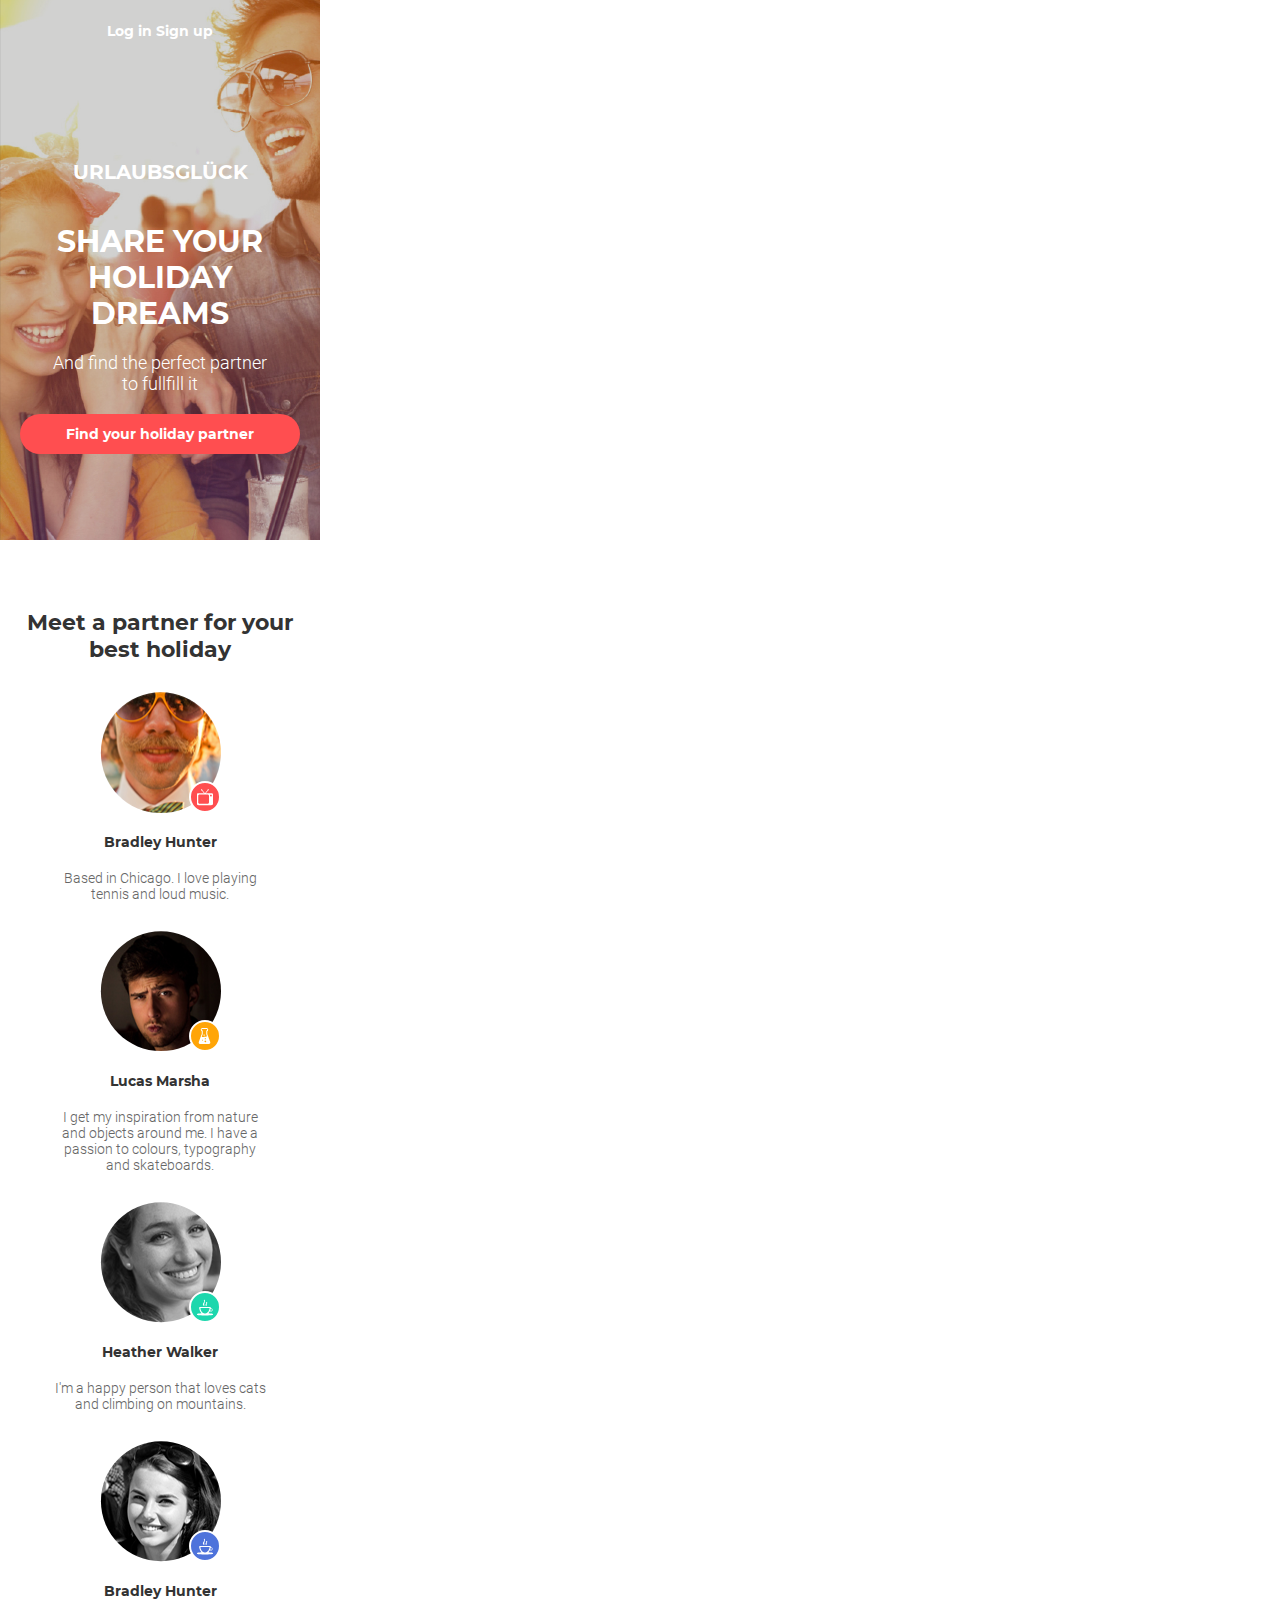
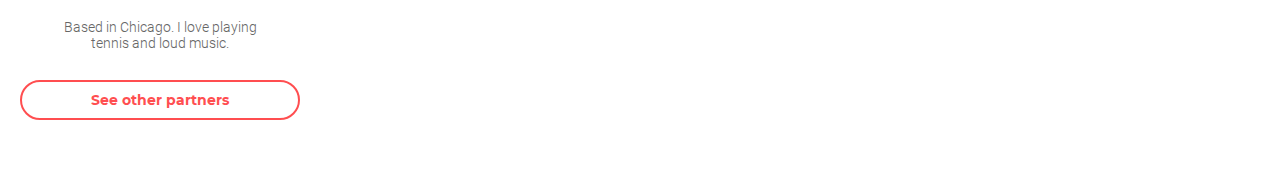
==== html-css/module-8/index.html @ 827b2c85 "hw-08" ====
<!DOCTYPE html>
<html lang="en">
<head>
    <meta charset="UTF-8">
    <meta name="viewport" content="width=device-width, initial-scale=1.0">
    <meta http-equiv="X-UA-Compatible" content="ie=edge">
    <link rel="stylesheet" href="css/style.css">
    <title>Document</title>
</head>
<body>
    <header>
        <div class="banner">
            <div class="container">
                <form action="#" method="GET" class="form-register">
                    <input type="submit" value="Log in" class="btn-log_in">
                    <input type="submit" value="Sign up" class="btn-sign_up">      
                </form>
                <h3 class="heading3">URLAUBSGLÜCK</h3>
                <h2>Share your holiday dreams</h2>
                <p class="heading-text">And find the perfect partner to fullfill it</p>
                <input type="submit" value="Find your holiday partner" class="btn-find">
            </div>
        </div>
    </header>
    <main class="container">
        <h3>Meet a partner for your best holiday</h3>
        <ul class="team">
            <li class="team-list">
                <div class="icon icon_tv">
                    <img class="team-foto" src="image/Layer_6.png" alt="#" width="121" height="121">
                </div>
                
                <h4 class="team-list-name">Bradley Hunter</h4>
                <p class="team-list-info">Based in Chicago. I love playing tennis and loud music.</p>
            </li>
            <li class="team-list">
                <div class="icon icon_flack">
                    <img class="team-foto" src="image/Layer_8.png" alt="#">
                </div>
                
                <h4 class="team-list-name">Lucas Marsha</h3>
                <p class="team-list-info">I get my inspiration from nature and objects around me. I have a passion to colours, typography and skateboards.</p>
            </li>
            <li class="team-list">
                <div class="icon icon_cup">
                    <img class="team-foto" src="image/Layer_7.png" alt="#">
                </div>
                
                <h4 class="team-list-name">Heather Walker</h3>
                <p class="team-list-info">I'm a happy person that loves cats and climbing on mountains.</p>
            </li>
            <li class="team-list">
                <div class="icon icon_telegram">
                    <img class="team-foto" src="image/Layer_10.png" alt="#">
                </div>
                
                <h4 class="team-list-name">Bradley Hunter</h3>
                <p class="team-list-info">Based in Chicago. I love playing tennis and loud music.</p>
            </li>
        </ul>
        <input type="submit" value="See other partners" class="btn-see">
    </main>
</body>
</html>
---- html-css/module-8/css/style.css ----
/* montserrat-regular - latin */
@font-face {
    font-family: 'Montserrat';
    font-style: normal;
    font-weight: 400;
    src: local('Montserrat Regular'), local('Montserrat-Regular'),
         url('../fonts/montserrat-v14-latin-regular.woff2') format('woff2'), /* Chrome 26+, Opera 23+, Firefox 39+ */
         url('../fonts/montserrat-v14-latin-regular.woff') format('woff'); /* Chrome 6+, Firefox 3.6+, IE 9+, Safari 5.1+ */
  }
  /* montserrat-700 - latin */
  @font-face {
    font-family: 'Montserrat';
    font-style: normal;
    font-weight: 700;
    src: local('Montserrat Bold'), local('Montserrat-Bold'),
         url('../fonts/montserrat-v14-latin-700.woff2') format('woff2'), /* Chrome 26+, Opera 23+, Firefox 39+ */
         url('../fonts/montserrat-v14-latin-700.woff') format('woff'); /* Chrome 6+, Firefox 3.6+, IE 9+, Safari 5.1+ */
  }

/* roboto-300 - latin */
@font-face {
    font-family: 'Roboto';
    font-style: normal;
    font-weight: 300;
    src: local('Roboto Light'), local('Roboto-Light'),
         url('../fonts/roboto-v20-latin-300.woff2') format('woff2'), /* Chrome 26+, Opera 23+, Firefox 39+ */
         url('../fonts/roboto-v20-latin-300.woff') format('woff'); /* Chrome 6+, Firefox 3.6+, IE 9+, Safari 5.1+ */
  }
  /* roboto-regular - latin */
  @font-face {
    font-family: 'Roboto';
    font-style: normal;
    font-weight: 400;
    src: local('Roboto'), local('Roboto-Regular'),
         url('../fonts/roboto-v20-latin-regular.woff2') format('woff2'), /* Chrome 26+, Opera 23+, Firefox 39+ */
         url('../fonts/roboto-v20-latin-regular.woff') format('woff'); /* Chrome 6+, Firefox 3.6+, IE 9+, Safari 5.1+ */
  }  

*{
    margin: 0;
    padding: 0;
}

html {
    box-sizing: border-box;
  }
  *, *:before, *:after {
    box-sizing: inherit;
  }

body{
    width: 320px;
    
}
.banner{
    background-color:#1a1915;
    background-image: url("../image/Vector_Smart_Object.png");
    width: 320px;
    height: 540px;
}

.container{
    width: 280px;
    margin: 0 auto;
}

form{
    text-align: center;
    
}

.btn-log_in, 
.btn-sign_up{
    color: #fff;
    font-size: 14px;
    font-family: 'Montserrat';
    font-weight: 700;
    background: none;
    border: none;
    margin-top: 22px; 
    
}

.btn-log_in:focus, 
.btn-sign_up:focus{
    border: 2px solid #fff;
    width: 90px;
    height: 36px;
    background-image: none;
    border-radius: 20px;
    background: transparent;
}

.heading3{
    font-family: 'Montserrat';
    font-weight: 700;
    font-size: 20px;
    color: #ffffff;
    text-align: center;
    margin: 120px 0 40px 0;
}

h2{
    font-family: 'Montserrat';
    font-weight: 700;
    font-size: 30px;
    color: #ffffff;
    text-align: center;
    text-transform: uppercase;
    line-height: 1.2;
}

.heading-text{
    font-family: 'Roboto';
    font-weight: 300;
    font-size: 18px;
    color: #ffffff;
    text-align: center; 
    width: 217px;
    margin: 20px auto 20px;
}

.btn-find{
    width: 280px;
    height: 40px;
    background-color: #ff4e50;
    border: none;
    border-radius: 20px;
    color: #ffffff;
    font-family: Montserrat;
    font-size: 14px;
    font-weight: 700;
    outline: none;
}

h3{
    color: #333333;
    font-family: Montserrat;
    font-size: 22px;
    font-weight: 700;
    text-align: center;
    margin: 69px 0 29px;
}

.team{
    padding: 0 31px;
    text-align: center;
}

.team-list{
    list-style: none;
    padding-bottom: 29px;
}

.team-list:last-child{
    margin-bottom: 0;
}

.icon{
    position: relative;
    margin-bottom: 20px;
    width: 121px;
    margin: 0 auto 20px;
    max-height: 121px;  
}

.icon_tv::before,
.icon_flack::before,
.icon_cup::before,
.icon_telegram::before{
    content: '';
    width: 32px;
    height: 32px;
    position: absolute;
    background-repeat: no-repeat;
    background-position: center;
    border-radius: 50%;
    z-index: 1;
    bottom: 0;
    right: 0;
    border: 2px solid #fff;
    
}

.icon_tv::before{
    background-image: url('../image/icon_tv.png');
    background-color: #ff4e50;
}

.icon_flack::before{
    background-image: url('../image/icon_flack.png');
    background-color: #ffa507;
}

.icon_cup::before{
    background-image: url('../image/icon_cup.png');
    background-color: #1cd7ad;
}

.icon_telegram::before{
    background-image: url('../image/icon_cup.png');
    background-color: #4e73db;
}

.team-list-name{
    margin-bottom: 19px;
    color: #333333;
    font-family: Montserrat;
    font-size: 14px;
    font-weight: 700;
}

.team-list-info{
    color: #666666;
    font-family: Roboto;
    font-size: 14px;
    font-weight: 300;
}

.btn-see{
    width: 280px;
    height: 40px;
    border: 2px solid #ff4e50;
    border-radius: 20px;
    color: #ff4e50;
    font-family: Montserrat;
    font-size: 14px;
    font-weight: 700;
    background-color: #fff;
    margin-bottom: 57px;
}
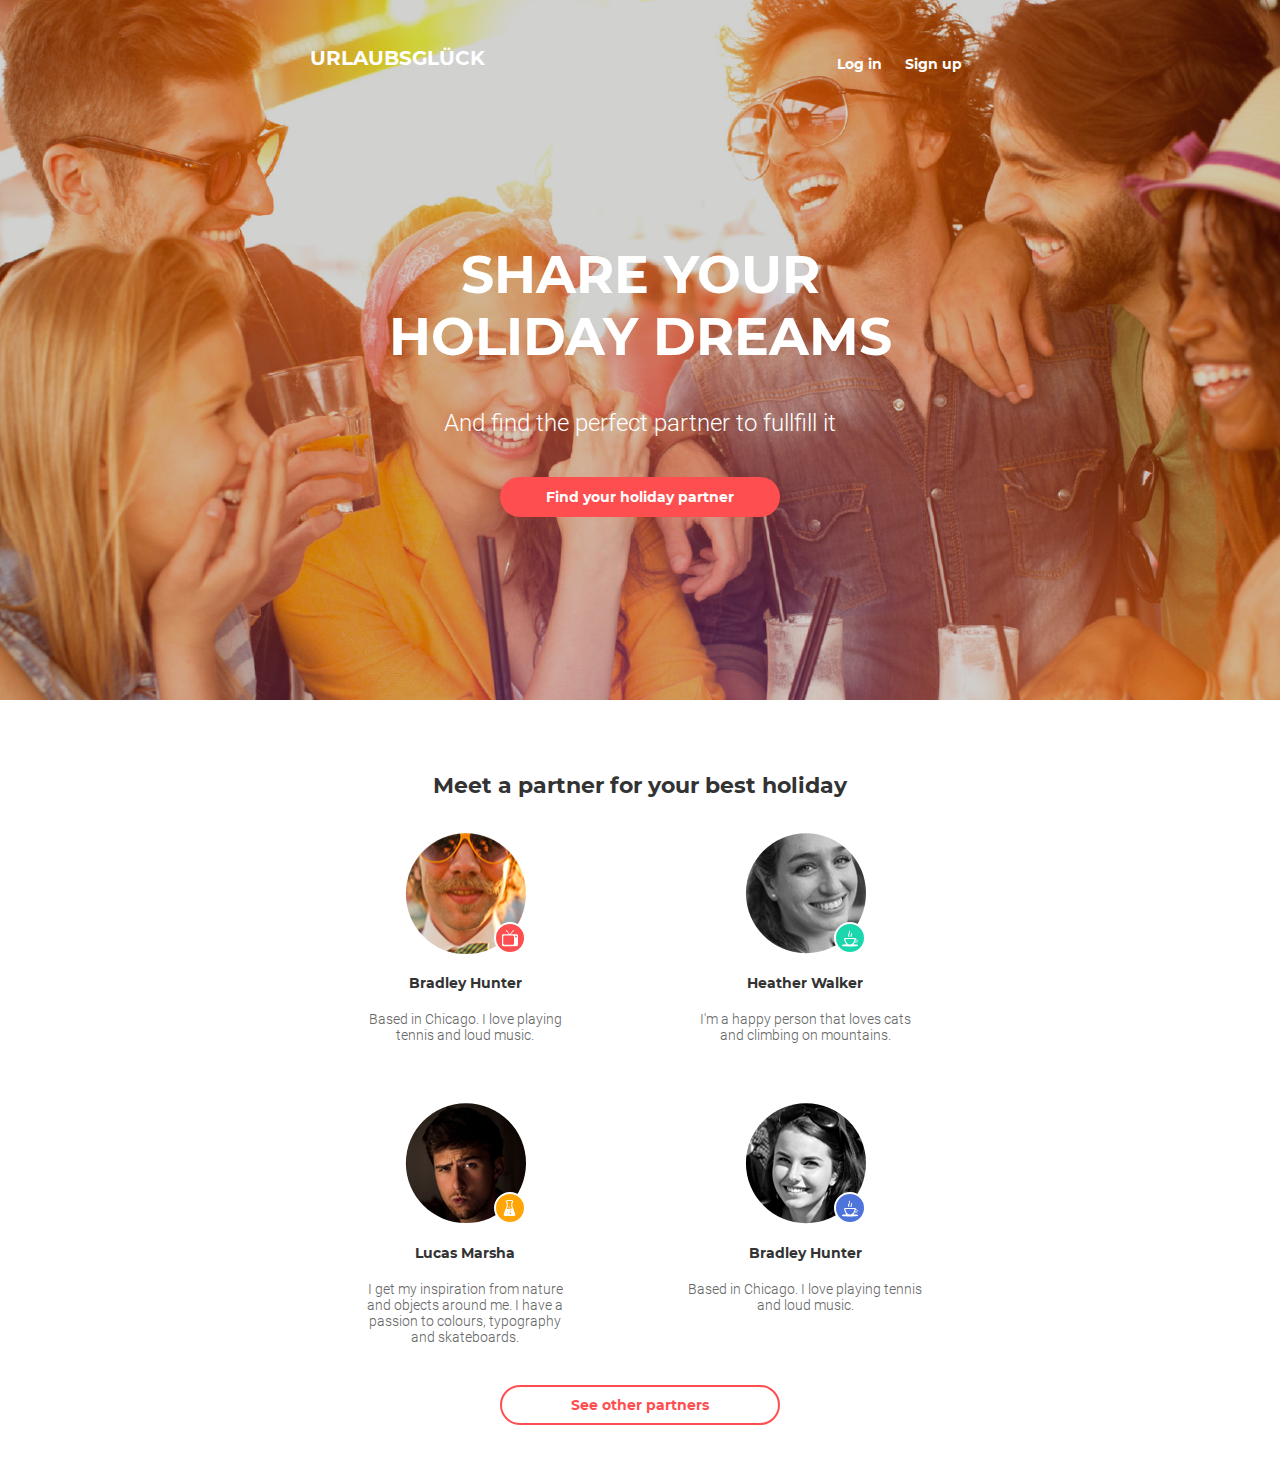
==== commit 10a42f2e: "hw-08" ====
--- a/html-css/module-8/index.html
+++ b/html-css/module-8/index.html
@@ -1,64 +1,91 @@
 <!DOCTYPE html>
 <html lang="en">
-<head>
-    <meta charset="UTF-8">
-    <meta name="viewport" content="width=device-width, initial-scale=1.0">
-    <meta http-equiv="X-UA-Compatible" content="ie=edge">
-    <link rel="stylesheet" href="css/style.css">
+  <head>
+    <meta charset="UTF-8" />
+    <meta name="viewport" content="width=device-width, initial-scale=1.0" />
+    <meta http-equiv="X-UA-Compatible" content="ie=edge" />
+    <link rel="stylesheet" href="../module-8/css/style.css" />
     <title>Document</title>
-</head>
-<body>
+  </head>
+  <body>
     <header>
-        <div class="banner">
-            <div class="container">
-                <form action="#" method="GET" class="form-register">
-                    <input type="submit" value="Log in" class="btn-log_in">
-                    <input type="submit" value="Sign up" class="btn-sign_up">      
-                </form>
-                <h3 class="heading3">URLAUBSGLÜCK</h3>
-                <h2>Share your holiday dreams</h2>
-                <p class="heading-text">And find the perfect partner to fullfill it</p>
-                <input type="submit" value="Find your holiday partner" class="btn-find">
+      <div class="banner">
+        <div class="wrapper">
+          <div class="container">
+            <nav>
+              <form action="#" method="GET" class="form-register">
+                <input type="submit" value="Log in" class="btn-log_in" />
+                <input type="submit" value="Sign up" class="btn-sign_up" />
+              </form>
+              <h3 class="heading3">URLAUBSGLÜCK</h3>
+            </nav>
+            <div class="container-box">
+              <h2>Share your holiday dreams</h2>
+              <p class="heading-text">
+                And find the perfect partner to fullfill it
+              </p>
+              <input
+                type="submit"
+                value="Find your holiday partner"
+                class="btn-find"
+              />
             </div>
+          </div>
         </div>
+      </div>
     </header>
     <main class="container">
-        <h3>Meet a partner for your best holiday</h3>
-        <ul class="team">
-            <li class="team-list">
-                <div class="icon icon_tv">
-                    <img class="team-foto" src="image/Layer_6.png" alt="#" width="121" height="121">
-                </div>
-                
-                <h4 class="team-list-name">Bradley Hunter</h4>
-                <p class="team-list-info">Based in Chicago. I love playing tennis and loud music.</p>
-            </li>
-            <li class="team-list">
-                <div class="icon icon_flack">
-                    <img class="team-foto" src="image/Layer_8.png" alt="#">
-                </div>
-                
-                <h4 class="team-list-name">Lucas Marsha</h3>
-                <p class="team-list-info">I get my inspiration from nature and objects around me. I have a passion to colours, typography and skateboards.</p>
-            </li>
-            <li class="team-list">
-                <div class="icon icon_cup">
-                    <img class="team-foto" src="image/Layer_7.png" alt="#">
-                </div>
-                
-                <h4 class="team-list-name">Heather Walker</h3>
-                <p class="team-list-info">I'm a happy person that loves cats and climbing on mountains.</p>
-            </li>
-            <li class="team-list">
-                <div class="icon icon_telegram">
-                    <img class="team-foto" src="image/Layer_10.png" alt="#">
-                </div>
-                
-                <h4 class="team-list-name">Bradley Hunter</h3>
-                <p class="team-list-info">Based in Chicago. I love playing tennis and loud music.</p>
-            </li>
-        </ul>
-        <input type="submit" value="See other partners" class="btn-see">
+      <h3>Meet a partner for your best holiday</h3>
+      <ul class="team">
+        <li class="team-list">
+          <div class="icon icon_tv">
+            <img
+              class="team-foto"
+              src="image/Layer_6.png"
+              alt="#"
+              width="121"
+              height="121"
+            />
+          </div>
+
+          <h4 class="team-list-name">Bradley Hunter</h4>
+          <p class="team-list-info">
+            Based in Chicago. I love playing tennis and loud music.
+          </p>
+        </li>
+        <li class="team-list">
+          <div class="icon icon_flack">
+            <img class="team-foto" src="image/Layer_8.png" alt="#" />
+          </div>
+
+          <h4 class="team-list-name">Lucas Marsha</h4>
+          <p class="team-list-info">
+            I get my inspiration from nature and objects around me. I have a
+            passion to colours, typography and skateboards.
+          </p>
+        </li>
+        <li class="team-list">
+          <div class="icon icon_cup">
+            <img class="team-foto" src="image/Layer_7.png" alt="#" />
+          </div>
+
+          <h4 class="team-list-name">Heather Walker</h4>
+          <p class="team-list-info">
+            I'm a happy person that loves cats and climbing on mountains.
+          </p>
+        </li>
+        <li class="team-list">
+          <div class="icon icon_telegram">
+            <img class="team-foto" src="image/Layer_10.png" alt="#" />
+          </div>
+
+          <h4 class="team-list-name">Bradley Hunter</h4>
+          <p class="team-list-info">
+            Based in Chicago. I love playing tennis and loud music.
+          </p>
+        </li>
+      </ul>
+      <input type="submit" value="See other partners" class="btn-see" />
     </main>
-</body>
-</html>+  </body>
+</html>
--- a/html-css/module-8/css/style.css
+++ b/html-css/module-8/css/style.css
@@ -1,231 +1,347 @@
 /* montserrat-regular - latin */
 @font-face {
-    font-family: 'Montserrat';
-    font-style: normal;
-    font-weight: 400;
-    src: local('Montserrat Regular'), local('Montserrat-Regular'),
-         url('../fonts/montserrat-v14-latin-regular.woff2') format('woff2'), /* Chrome 26+, Opera 23+, Firefox 39+ */
-         url('../fonts/montserrat-v14-latin-regular.woff') format('woff'); /* Chrome 6+, Firefox 3.6+, IE 9+, Safari 5.1+ */
-  }
-  /* montserrat-700 - latin */
-  @font-face {
-    font-family: 'Montserrat';
-    font-style: normal;
-    font-weight: 700;
-    src: local('Montserrat Bold'), local('Montserrat-Bold'),
-         url('../fonts/montserrat-v14-latin-700.woff2') format('woff2'), /* Chrome 26+, Opera 23+, Firefox 39+ */
-         url('../fonts/montserrat-v14-latin-700.woff') format('woff'); /* Chrome 6+, Firefox 3.6+, IE 9+, Safari 5.1+ */
-  }
+  font-family: "Montserrat";
+  font-style: normal;
+  font-weight: 400;
+  src: local("Montserrat Regular"), local("Montserrat-Regular"),
+    url("../fonts/montserrat-v14-latin-regular.woff2") format("woff2"),
+    /* Chrome 26+, Opera 23+, Firefox 39+ */
+      url("../fonts/montserrat-v14-latin-regular.woff") format("woff"); /* Chrome 6+, Firefox 3.6+, IE 9+, Safari 5.1+ */
+}
+/* montserrat-700 - latin */
+@font-face {
+  font-family: "Montserrat";
+  font-style: normal;
+  font-weight: 700;
+  src: local("Montserrat Bold"), local("Montserrat-Bold"),
+    url("../fonts/montserrat-v14-latin-700.woff2") format("woff2"),
+    /* Chrome 26+, Opera 23+, Firefox 39+ */
+      url("../fonts/montserrat-v14-latin-700.woff") format("woff"); /* Chrome 6+, Firefox 3.6+, IE 9+, Safari 5.1+ */
+}
 
 /* roboto-300 - latin */
 @font-face {
-    font-family: 'Roboto';
-    font-style: normal;
-    font-weight: 300;
-    src: local('Roboto Light'), local('Roboto-Light'),
-         url('../fonts/roboto-v20-latin-300.woff2') format('woff2'), /* Chrome 26+, Opera 23+, Firefox 39+ */
-         url('../fonts/roboto-v20-latin-300.woff') format('woff'); /* Chrome 6+, Firefox 3.6+, IE 9+, Safari 5.1+ */
-  }
-  /* roboto-regular - latin */
-  @font-face {
-    font-family: 'Roboto';
-    font-style: normal;
-    font-weight: 400;
-    src: local('Roboto'), local('Roboto-Regular'),
-         url('../fonts/roboto-v20-latin-regular.woff2') format('woff2'), /* Chrome 26+, Opera 23+, Firefox 39+ */
-         url('../fonts/roboto-v20-latin-regular.woff') format('woff'); /* Chrome 6+, Firefox 3.6+, IE 9+, Safari 5.1+ */
-  }  
-
-*{
-    margin: 0;
-    padding: 0;
+  font-family: "Roboto";
+  font-style: normal;
+  font-weight: 300;
+  src: local("Roboto Light"), local("Roboto-Light"),
+    url("../fonts/roboto-v20-latin-300.woff2") format("woff2"),
+    /* Chrome 26+, Opera 23+, Firefox 39+ */
+      url("../fonts/roboto-v20-latin-300.woff") format("woff"); /* Chrome 6+, Firefox 3.6+, IE 9+, Safari 5.1+ */
+}
+/* roboto-regular - latin */
+@font-face {
+  font-family: "Roboto";
+  font-style: normal;
+  font-weight: 400;
+  src: local("Roboto"), local("Roboto-Regular"),
+    url("../fonts/roboto-v20-latin-regular.woff2") format("woff2"),
+    /* Chrome 26+, Opera 23+, Firefox 39+ */
+      url("../fonts/roboto-v20-latin-regular.woff") format("woff"); /* Chrome 6+, Firefox 3.6+, IE 9+, Safari 5.1+ */
+}
+
+* {
+  margin: 0;
+  padding: 0;
 }
 
 html {
-    box-sizing: border-box;
-  }
-  *, *:before, *:after {
-    box-sizing: inherit;
-  }
-
-body{
-    width: 320px;
-    
-}
-.banner{
-    background-color:#1a1915;
-    background-image: url("../image/Vector_Smart_Object.png");
-    width: 320px;
-    height: 540px;
-}
-
-.container{
-    width: 280px;
-    margin: 0 auto;
-}
-
-form{
-    text-align: center;
-    
-}
-
-.btn-log_in, 
-.btn-sign_up{
-    color: #fff;
-    font-size: 14px;
-    font-family: 'Montserrat';
-    font-weight: 700;
-    background: none;
-    border: none;
-    margin-top: 22px; 
-    
-}
-
-.btn-log_in:focus, 
-.btn-sign_up:focus{
-    border: 2px solid #fff;
-    width: 90px;
-    height: 36px;
-    background-image: none;
-    border-radius: 20px;
-    background: transparent;
-}
-
-.heading3{
-    font-family: 'Montserrat';
-    font-weight: 700;
-    font-size: 20px;
-    color: #ffffff;
-    text-align: center;
-    margin: 120px 0 40px 0;
-}
-
-h2{
-    font-family: 'Montserrat';
-    font-weight: 700;
-    font-size: 30px;
-    color: #ffffff;
-    text-align: center;
-    text-transform: uppercase;
-    line-height: 1.2;
-}
-
-.heading-text{
-    font-family: 'Roboto';
-    font-weight: 300;
-    font-size: 18px;
-    color: #ffffff;
-    text-align: center; 
-    width: 217px;
-    margin: 20px auto 20px;
-}
-
-.btn-find{
-    width: 280px;
-    height: 40px;
-    background-color: #ff4e50;
-    border: none;
-    border-radius: 20px;
-    color: #ffffff;
-    font-family: Montserrat;
-    font-size: 14px;
-    font-weight: 700;
-    outline: none;
-}
-
-h3{
-    color: #333333;
-    font-family: Montserrat;
-    font-size: 22px;
-    font-weight: 700;
-    text-align: center;
-    margin: 69px 0 29px;
-}
-
-.team{
-    padding: 0 31px;
-    text-align: center;
-}
-
-.team-list{
-    list-style: none;
-    padding-bottom: 29px;
-}
-
-.team-list:last-child{
-    margin-bottom: 0;
-}
-
-.icon{
-    position: relative;
-    margin-bottom: 20px;
-    width: 121px;
-    margin: 0 auto 20px;
-    max-height: 121px;  
+  box-sizing: border-box;
+}
+*,
+*:before,
+*:after {
+  box-sizing: inherit;
+}
+
+/*.wrapper {
+  width: 100%;
+  max-width: 1440px;
+}*/
+
+.banner {
+  background-color: #1a1915;
+  background-image: url("../image/font_desktop.png");
+  width: 100%;
+  height: 540px;
+  background-repeat: no-repeat;
+  background-position: center;
+  background-size: cover;
+}
+
+.container {
+  width: 280px;
+  margin: 0 auto;
+}
+
+form {
+  text-align: center;
+}
+
+.btn-log_in,
+.btn-sign_up {
+  color: #fff;
+  font-size: 14px;
+  font-family: "Montserrat";
+  font-weight: 700;
+  background: none;
+  border: 2px solid transparent;
+  margin-top: 22px;
+  width: 90px;
+  height: 36px;
+}
+
+.btn-log_in:focus,
+.btn-sign_up:focus {
+  border: 2px solid #fff;
+  width: 90px;
+  height: 36px;
+  background-image: none;
+  border-radius: 20px;
+  /*background: transparent;*/
+}
+
+.heading3 {
+  font-family: "Montserrat";
+  font-weight: 700;
+  font-size: 20px;
+  color: #ffffff;
+  text-align: center;
+  margin: 120px 0 40px 0;
+}
+
+h2 {
+  font-family: "Montserrat";
+  font-weight: 700;
+  font-size: 30px;
+  color: #ffffff;
+  text-align: center;
+  text-transform: uppercase;
+  line-height: 1.2;
+}
+
+.heading-text {
+  font-family: "Roboto";
+  font-weight: 300;
+  font-size: 18px;
+  color: #ffffff;
+  text-align: center;
+  /*width: 217px;*/
+  margin: 20px auto 20px;
+}
+
+.btn-find {
+  width: 280px;
+  height: 40px;
+  background-color: #ff4e50;
+  border: none;
+  border-radius: 20px;
+  color: #ffffff;
+  font-family: Montserrat;
+  font-size: 14px;
+  font-weight: 700;
+  outline: none;
+  display: block;
+  margin: 0 auto;
+}
+
+h3 {
+  color: #333333;
+  font-family: Montserrat;
+  font-size: 22px;
+  font-weight: 700;
+  text-align: center;
+  margin: 69px 0 29px;
+}
+
+.team {
+  padding: 0 31px;
+  text-align: center;
+}
+
+.team-list {
+  list-style: none;
+  padding-bottom: 29px;
+}
+
+.team-list:last-child {
+  margin-bottom: 0;
+}
+
+.icon {
+  position: relative;
+  margin-bottom: 20px;
+  width: 121px;
+  margin: 0 auto 20px;
+  max-height: 121px;
 }
 
 .icon_tv::before,
 .icon_flack::before,
 .icon_cup::before,
-.icon_telegram::before{
-    content: '';
-    width: 32px;
-    height: 32px;
-    position: absolute;
+.icon_telegram::before {
+  content: "";
+  width: 32px;
+  height: 32px;
+  position: absolute;
+  background-repeat: no-repeat;
+  background-position: center;
+  border-radius: 50%;
+  z-index: 1;
+  bottom: 0;
+  right: 0;
+  border: 2px solid #fff;
+}
+
+.icon_tv::before {
+  background-image: url("../image/icon_tv.png");
+  background-color: #ff4e50;
+}
+
+.icon_flack::before {
+  background-image: url("../image/icon_flack.png");
+  background-color: #ffa507;
+}
+
+.icon_cup::before {
+  background-image: url("../image/icon_cup.png");
+  background-color: #1cd7ad;
+}
+
+.icon_telegram::before {
+  background-image: url("../image/icon_cup.png");
+  background-color: #4e73db;
+}
+
+.team-list-name {
+  margin-bottom: 19px;
+  color: #333333;
+  font-family: Montserrat;
+  font-size: 14px;
+  font-weight: 700;
+}
+
+.team-list-info {
+  color: #666666;
+  font-family: Roboto;
+  font-size: 14px;
+  font-weight: 300;
+}
+
+.btn-see {
+  width: 280px;
+  height: 40px;
+  border: 2px solid #ff4e50;
+  border-radius: 20px;
+  color: #ff4e50;
+  font-family: Montserrat;
+  font-size: 14px;
+  font-weight: 700;
+  background-color: #fff;
+  display: block;
+  margin: 0 auto 57px;
+}
+
+@media (min-width: 768px) {
+  .banner {
+    min-width: 768px;
     background-repeat: no-repeat;
-    background-position: center;
-    border-radius: 50%;
-    z-index: 1;
-    bottom: 0;
-    right: 0;
-    border: 2px solid #fff;
-    
-}
-
-.icon_tv::before{
-    background-image: url('../image/icon_tv.png');
-    background-color: #ff4e50;
-}
-
-.icon_flack::before{
-    background-image: url('../image/icon_flack.png');
-    background-color: #ffa507;
-}
-
-.icon_cup::before{
-    background-image: url('../image/icon_cup.png');
-    background-color: #1cd7ad;
-}
-
-.icon_telegram::before{
-    background-image: url('../image/icon_cup.png');
-    background-color: #4e73db;
-}
-
-.team-list-name{
-    margin-bottom: 19px;
-    color: #333333;
-    font-family: Montserrat;
-    font-size: 14px;
-    font-weight: 700;
-}
-
-.team-list-info{
-    color: #666666;
-    font-family: Roboto;
-    font-size: 14px;
-    font-weight: 300;
-}
-
-.btn-see{
-    width: 280px;
-    height: 40px;
-    border: 2px solid #ff4e50;
-    border-radius: 20px;
-    color: #ff4e50;
-    font-family: Montserrat;
-    font-size: 14px;
-    font-weight: 700;
-    background-color: #fff;
-    margin-bottom: 57px;
-}+    height: 700px;
+  }
+
+  .container {
+    width: 660px;
+    margin: 0 auto;
+  }
+
+  nav {
+    display: flex;
+    justify-content: space-between;
+    flex-direction: row-reverse;
+  }
+
+  .form-register {
+    display: flex;
+    width: 148px;
+    margin: 0;
+  }
+
+  .heading3,
+  .btn-log_in,
+  .btn-sign_up {
+    margin: 46px 0 162px;
+  }
+
+  h3 {
+    margin: 72px 0 34px;
+  }
+  .team {
+    display: flex;
+    flex-wrap: wrap;
+    /*width: 492px;*/
+    padding: 0;
+  }
+
+  .team-list {
+    width: 236px;
+    padding: 0 20px 60px 0;
+    margin: 0 auto;
+  }
+
+  .team-list:nth-of-type(2) {
+    order: 2;
+    padding-bottom: 40px;
+  }
+
+  .team-list:nth-of-type(4) {
+    order: 2;
+    padding-bottom: 40px;
+  }
+
+  .team-list:nth-of-type(3),
+  .team-list:nth-of-type(4) {
+    padding-right: 0;
+  }
+
+  .container-box {
+    width: 504px;
+    margin: 0 auto;
+  }
+
+  h2 {
+    font-size: 52px;
+  }
+
+  .heading-text {
+    font-size: 24px;
+    margin: 40px auto 40px;
+  }
+}
+
+@media (min-width: 1440px) {
+  .banner {
+    min-width: 1440px;
+    background-repeat: no-repeat;
+    height: 700px;
+  }
+
+  .container {
+    width: 942px;
+    margin: 0 auto;
+  }
+
+  .team {
+    display: flex;
+    justify-content: space-between;
+  }
+
+  .team-list {
+    width: 220px;
+    padding: 0 20px 60px 0;
+  }
+
+  .btn-see {
+    width: 196px;
+    height: 44px;
+  }
+}
